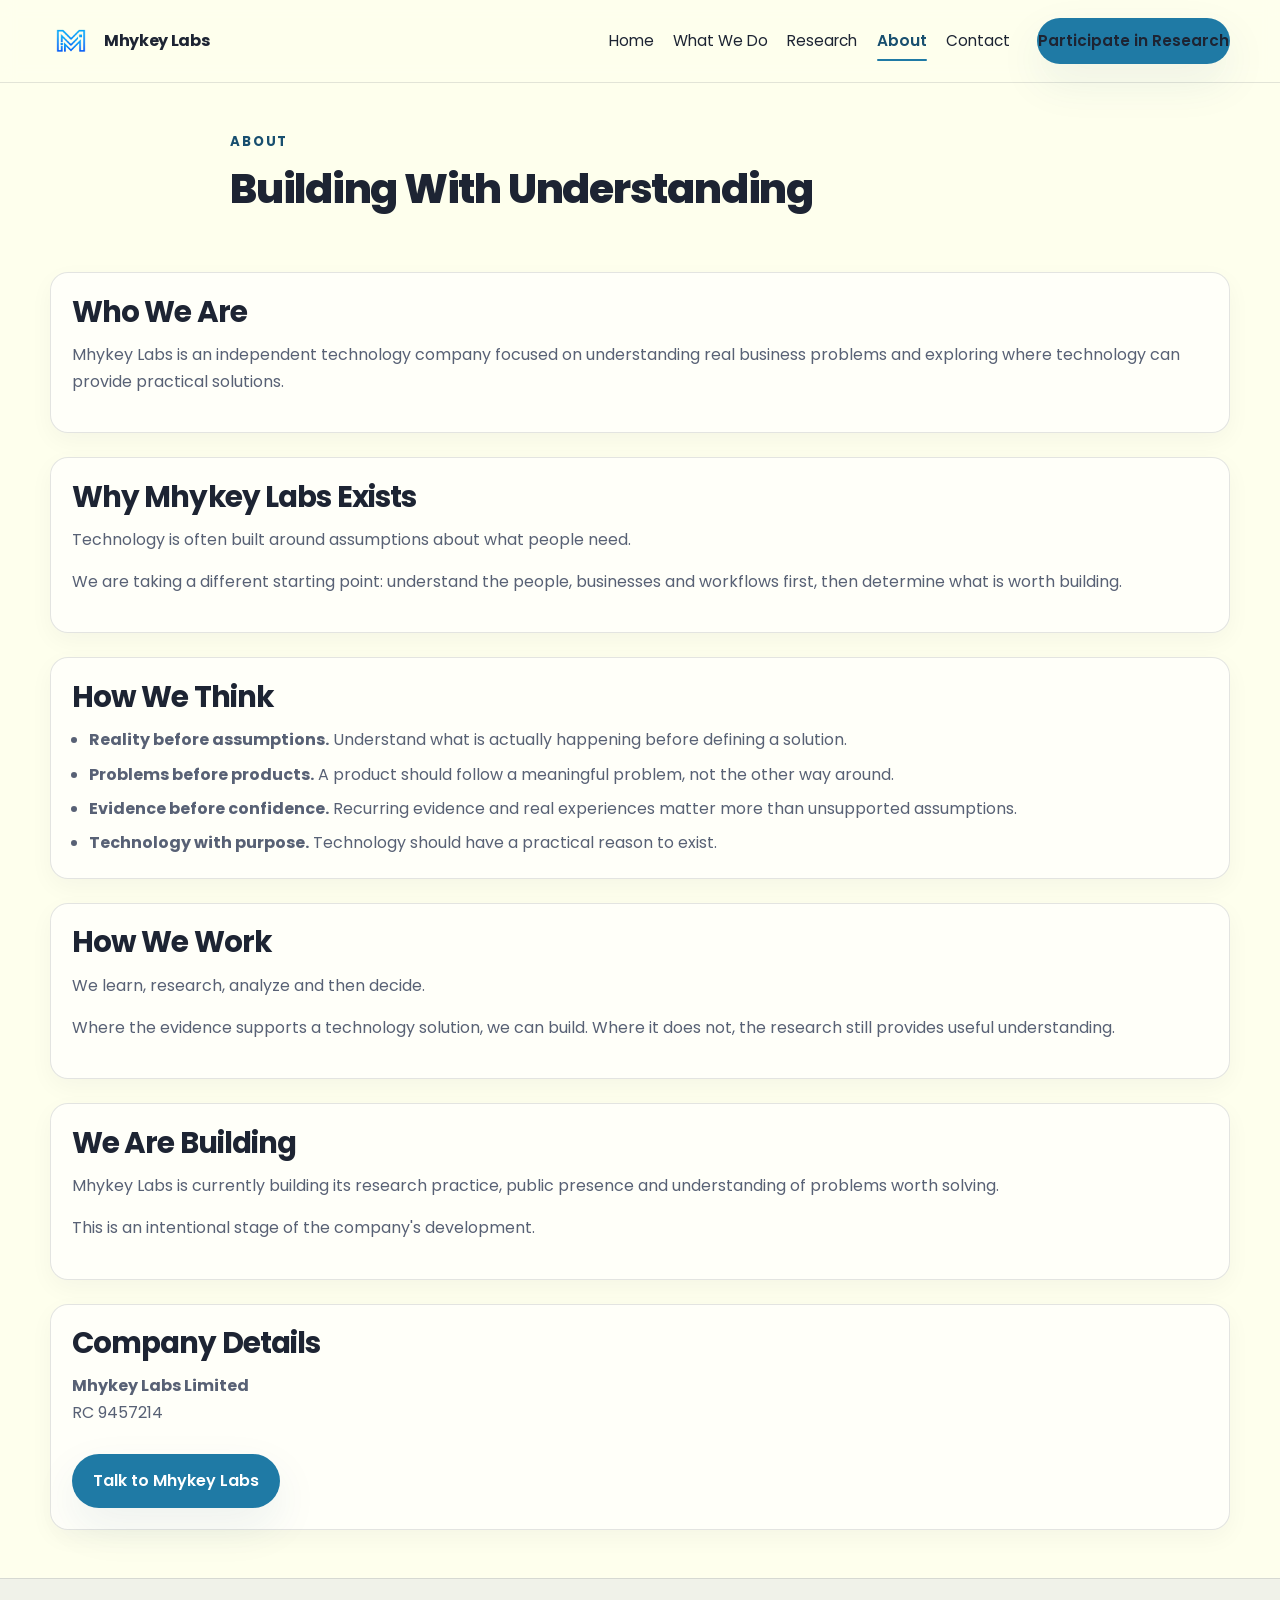
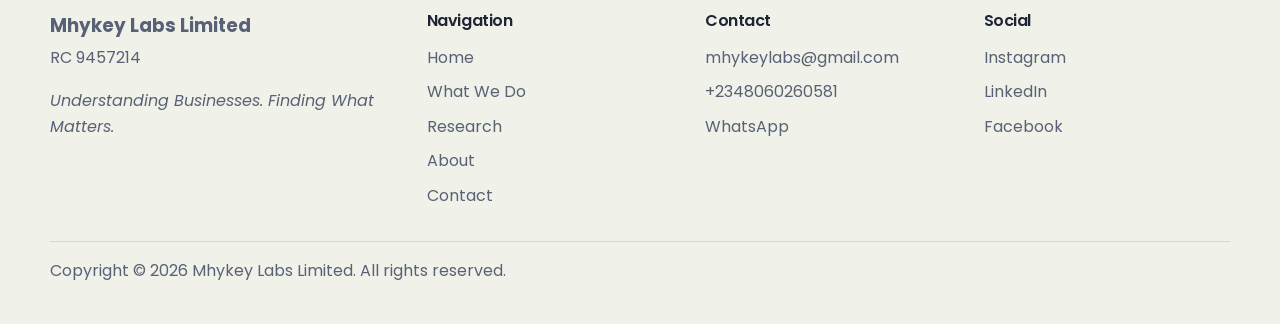
==== about/index.html @ 53a918bb "Rebuild Mhykey Labs V1 website" ====
<!DOCTYPE html>
<html lang="en">
  <head>
    <meta charset="UTF-8" />
    <meta name="viewport" content="width=device-width, initial-scale=1.0" />
    <title>About Mhykey Labs</title>
    <meta
      name="description"
      content="Mhykey Labs is an independent technology company focused on understanding real business problems and exploring where technology can provide practical solutions."
    />
    <meta name="robots" content="index, follow" />
    <link rel="canonical" href="https://www.mhykeylabs.com.ng/about" />
    <meta property="og:title" content="About Mhykey Labs" />
    <meta property="og:description" content="Mhykey Labs is an independent technology company focused on understanding real business problems and exploring where technology can provide practical solutions." />
    <meta property="og:type" content="website" />
    <meta property="og:url" content="https://www.mhykeylabs.com.ng/about" />
    <meta property="og:image" content="https://www.mhykeylabs.com.ng/assets/logo/logo.png" />
    <meta name="twitter:card" content="summary_large_image" />
    <meta name="twitter:title" content="About Mhykey Labs" />
    <meta name="twitter:description" content="Mhykey Labs is an independent technology company focused on understanding real business problems and exploring where technology can provide practical solutions." />
    <link rel="preconnect" href="https://fonts.googleapis.com" />
    <link rel="preconnect" href="https://fonts.gstatic.com" crossorigin />
    <link href="https://fonts.googleapis.com/css2?family=Poppins:wght@400;500;600;700;800&display=swap" rel="stylesheet" />
    <link rel="stylesheet" href="/styles.css" />
  </head>
  <body>
    <header class="site-header">
      <div class="container header-inner">
        <a class="brand" href="index.html" aria-label="Mhykey Labs home">
          <img src="/assets/logo/logo.png" alt="Mhykey Labs logo" />
          <span>Mhykey Labs</span>
        </a>

        <button class="nav-toggle" type="button" aria-expanded="false" aria-controls="site-nav" aria-label="Toggle navigation">
          <span></span>
          <span></span>
          <span></span>
        </button>

        <nav class="site-nav" id="site-nav" aria-label="Main navigation">
          <a href="index.html">Home</a>
          <a href="what-we-do.html">What We Do</a>
          <a href="research.html">Research</a>
          <a href="about.html" aria-current="page">About</a>
          <a href="contact.html">Contact</a>
          <a class="button button-primary nav-cta" href="research.html">Participate in Research</a>
        </nav>
      </div>
    </header>

    <main id="main-content">
      <section class="page-hero">
        <div class="container narrow">
          <p class="eyebrow">About</p>
          <h1>Building With Understanding</h1>
        </div>
      </section>

      <section class="section">
        <div class="container content-layout">
          <article class="content-card">
            <h2>Who We Are</h2>
            <p>Mhykey Labs is an independent technology company focused on understanding real business problems and exploring where technology can provide practical solutions.</p>
          </article>

          <article class="content-card">
            <h2>Why Mhykey Labs Exists</h2>
            <p>Technology is often built around assumptions about what people need.</p>
            <p>We are taking a different starting point: understand the people, businesses and workflows first, then determine what is worth building.</p>
          </article>

          <article class="content-card">
            <h2>How We Think</h2>
            <ul class="list-plain">
              <li><strong>Reality before assumptions.</strong> Understand what is actually happening before defining a solution.</li>
              <li><strong>Problems before products.</strong> A product should follow a meaningful problem, not the other way around.</li>
              <li><strong>Evidence before confidence.</strong> Recurring evidence and real experiences matter more than unsupported assumptions.</li>
              <li><strong>Technology with purpose.</strong> Technology should have a practical reason to exist.</li>
            </ul>
          </article>

          <article class="content-card">
            <h2>How We Work</h2>
            <p>We learn, research, analyze and then decide.</p>
            <p>Where the evidence supports a technology solution, we can build. Where it does not, the research still provides useful understanding.</p>
          </article>

          <article class="content-card">
            <h2>We Are Building</h2>
            <p>Mhykey Labs is currently building its research practice, public presence and understanding of problems worth solving.</p>
            <p>This is an intentional stage of the company's development.</p>
          </article>

          <article class="content-card">
            <h2>Company Details</h2>
            <p><strong>Mhykey Labs Limited</strong><br />RC 9457214</p>
            <div class="cta-row compact">
              <a class="button button-primary" href="contact.html">Talk to Mhykey Labs</a>
            </div>
          </article>
        </div>
      </section>
    </main>

    <footer class="site-footer">
      <div class="container footer-grid">
        <div>
          <p class="footer-brand">Mhykey Labs Limited</p>
          <p>RC 9457214</p>
          <p class="tagline">Understanding Businesses. Finding What Matters.</p>
        </div>
        <div>
          <h3>Navigation</h3>
          <ul>
            <li><a href="index.html">Home</a></li>
            <li><a href="what-we-do.html">What We Do</a></li>
            <li><a href="research.html">Research</a></li>
            <li><a href="about.html">About</a></li>
            <li><a href="contact.html">Contact</a></li>
          </ul>
        </div>
        <div>
          <h3>Contact</h3>
          <ul>
            <li><a href="mailto:mhykeylabs@gmail.com">mhykeylabs@gmail.com</a></li>
            <li><a href="tel:+2348060260581">+2348060260581</a></li>
            <li><a href="https://wa.me/+2348060260581" target="_blank" rel="noreferrer">WhatsApp</a></li>
          </ul>
        </div>
        <div>
          <h3>Social</h3>
          <ul>
            <li><a href="https://www.instagram.com/mhykeylabs?stkn=cnFhdHNjMHp2anRj" target="_blank" rel="noreferrer">Instagram</a></li>
            <li><a href="https://www.linkedin.com/company/mhykey-labs" target="_blank" rel="noreferrer">LinkedIn</a></li>
            <li><a href="https://www.facebook.com/share/1Dndsrx3Yz/?mibextid=wwXIfr" target="_blank" rel="noreferrer">Facebook</a></li>
          </ul>
        </div>
      </div>
      <div class="container footer-bottom">
        <p>Copyright © <span id="year"></span> Mhykey Labs Limited. All rights reserved.</p>
      </div>
    </footer>

    <script src="/script.js"></script>
  </body>
</html>
---- styles.css ----
:root {
  --bg: #FEFFED;
  --bg-soft: #f5f5eb;
  --surface: #ffffff;
  --surface-alt: #f1f4ea;
  --ink: #1d2433;
  --muted: #586175;
  --line: rgba(29, 36, 51, 0.12);
  --line-strong: rgba(29, 36, 51, 0.22);
  --primary: #1f7aa5;
  --primary-dark: #184f6f;
  --text-on-primary: #ffffff;
  --shadow: 0 18px 45px rgba(24, 79, 111, 0.08);
  --radius: 18px;
  --max-width: 1180px;
  --header-height: 82px;
}

* {
  box-sizing: border-box;
}

html {
  scroll-behavior: smooth;
}

body {
  margin: 0;
  font-family: "Poppins", sans-serif;
  background: var(--bg);
  color: var(--ink);
  line-height: 1.65;
  font-size: 16px;
}

a {
  color: var(--primary-dark);
  text-decoration: none;
}

a:hover,
a:focus-visible {
  text-decoration: underline;
}

img {
  max-width: 100%;
  display: block;
}

button,
input,
textarea,
select {
  font: inherit;
}

.container {
  width: min(calc(100% - 2rem), var(--max-width));
  margin: 0 auto;
}

.narrow {
  max-width: 820px;
}

.site-header {
  position: sticky;
  top: 0;
  z-index: 100;
  background: rgba(254, 255, 237, 0.84);
  backdrop-filter: blur(8px);
  border-bottom: 1px solid var(--line);
}

.header-inner {
  display: flex;
  align-items: center;
  justify-content: space-between;
  min-height: var(--header-height);
  gap: 1.25rem;
}

.brand {
  display: inline-flex;
  align-items: center;
  gap: 0.75rem;
  color: var(--ink);
  font-weight: 700;
  text-decoration: none;
}

.brand img {
  width: 42px;
  height: 42px;
  object-fit: contain;
}

.brand span {
  letter-spacing: -0.02em;
}

.site-nav {
  display: flex;
  align-items: center;
  gap: 1.2rem;
}

.site-nav a {
  color: var(--ink);
  font-size: 0.96rem;
  text-decoration: none;
  position: relative;
  padding: 0.3rem 0;
}

.site-nav a[aria-current="page"] {
  color: var(--primary-dark);
  font-weight: 600;
}

.site-nav a[aria-current="page"]::after,
.site-nav a:hover::after {
  content: "";
  position: absolute;
  left: 0;
  right: 0;
  bottom: -0.15rem;
  height: 2px;
  background: var(--primary);
  border-radius: 999px;
}

.nav-cta {
  margin-left: 0.5rem;
}

.nav-toggle {
  display: none;
  border: 1px solid var(--line-strong);
  background: transparent;
  border-radius: 12px;
  width: 46px;
  height: 46px;
  padding: 0.7rem 0.65rem;
  cursor: pointer;
}

.nav-toggle span {
  display: block;
  height: 2px;
  background: var(--ink);
  margin: 5px 0;
  border-radius: 999px;
}

.button {
  display: inline-flex;
  align-items: center;
  justify-content: center;
  min-height: 46px;
  padding: 0.8rem 1.25rem;
  border-radius: 999px;
  font-weight: 600;
  border: 1px solid transparent;
  transition: transform 0.2s ease, background-color 0.2s ease, border-color 0.2s ease;
}

.button:hover,
.button:focus-visible {
  text-decoration: none;
  transform: translateY(-1px);
}

.button-primary {
  background: var(--primary);
  color: var(--text-on-primary);
  box-shadow: var(--shadow);
}

.button-primary:hover,
.button-primary:focus-visible {
  background: var(--primary-dark);
}

.button-secondary {
  background: transparent;
  border-color: var(--line-strong);
  color: var(--ink);
}

.hero-section,
.page-hero {
  padding: 3rem 0 1.5rem;
}

.hero-grid {
  display: grid;
  grid-template-columns: 1.35fr 0.95fr;
  align-items: center;
  gap: 2rem;
}

.eyebrow {
  margin: 0 0 0.8rem;
  color: var(--primary-dark);
  font-size: 0.83rem;
  font-weight: 700;
  letter-spacing: 0.14em;
  text-transform: uppercase;
}

h1,
h2,
h3 {
  line-height: 1.15;
  margin: 0 0 0.8rem;
  letter-spacing: -0.03em;
}

h1 {
  font-size: clamp(2.15rem, 3.2vw, 3.4rem);
  font-weight: 800;
  line-height: 1.12;
}

h2 {
  font-size: clamp(1.55rem, 2.3vw, 2.2rem);
  font-weight: 700;
  line-height: 1.2;
}

h3 {
  font-size: 1.12rem;
  font-weight: 600;
  line-height: 1.28;
}

p {
  margin-top: 0;
  color: var(--muted);
}

.hero-text {
  max-width: 590px;
  font-size: 1.08rem;
}

.hero-actions,
.cta-row {
  display: flex;
  flex-wrap: wrap;
  gap: 1rem;
  margin-top: 1.75rem;
}

.hero-panel {
  background: rgba(255, 255, 255, 0.72);
  border: 1px solid var(--line);
  border-radius: var(--radius);
  box-shadow: var(--shadow);
  padding: 1.75rem;
}

.hero-panel h2 {
  font-size: clamp(1.2rem, 2vw, 1.75rem);
  margin-bottom: 0.75rem;
}

.section {
  padding: 1.5rem 0 3rem;
}

.section-alt {
  background: rgba(255, 255, 255, 0.36);
  border-top: 1px solid var(--line);
  border-bottom: 1px solid var(--line);
}

.section-heading {
  margin-bottom: 1.5rem;
}

.flow-grid,
.card-grid {
  display: grid;
  gap: 1rem;
}

.flow-grid {
  grid-template-columns: repeat(5, minmax(0, 1fr));
}

.card-grid {
  grid-template-columns: repeat(2, minmax(0, 1fr));
}

.flow-item,
.info-card,
.content-card {
  background: rgba(255, 255, 255, 0.72);
  border: 1px solid var(--line);
  border-radius: var(--radius);
  box-shadow: 0 8px 24px rgba(29, 36, 51, 0.04);
}

.flow-item {
  padding: 1.1rem;
}

.flow-item span {
  display: inline-block;
  font-size: 0.78rem;
  font-weight: 700;
  color: var(--primary-dark);
  background: rgba(31, 122, 165, 0.08);
  padding: 0.42rem 0.6rem;
  border-radius: 999px;
  margin-bottom: 0.9rem;
}

.flow-item h3,
.info-card h3 {
  margin-bottom: 0.55rem;
}

.split-layout {
  display: grid;
  grid-template-columns: 1.25fr 0.75fr;
  gap: 2rem;
  align-items: center;
}

.text-link {
  display: inline-block;
  margin-top: 0.25rem;
  font-weight: 600;
}

.info-card,
.content-card {
  padding: 1.3rem;
}

.content-layout {
  display: grid;
  gap: 1.5rem;
}

.content-card {
  background: rgba(255, 255, 255, 0.68);
}

.process-card {
  padding: 1.45rem;
}

.process-steps {
  display: grid;
  gap: 0.9rem;
}

.process-steps div {
  padding: 0.9rem 1rem;
  background: var(--bg-soft);
  border: 1px solid var(--line);
  border-radius: 12px;
  color: var(--ink);
}

.list-plain {
  margin: 0;
  padding-left: 1.1rem;
  color: var(--muted);
}

.list-plain li + li {
  margin-top: 0.5rem;
}

.contact-list {
  list-style: none;
  margin: 0;
  padding: 0;
  display: grid;
  gap: 0.9rem;
}

.contact-card a {
  word-break: break-word;
}

.cta-section {
  padding-bottom: 5rem;
}

.narrow .cta-row {
  justify-content: flex-start;
}

.site-footer {
  background: #f0f2e9;
  border-top: 1px solid var(--line);
  padding-top: 2rem;
}

.footer-grid {
  display: grid;
  grid-template-columns: 1.4fr 1fr 1fr 1fr;
  gap: 2rem;
  padding-bottom: 2rem;
}

.footer-brand {
  font-size: 1.15rem;
  font-weight: 700;
  color: var(--ink);
  margin-bottom: 0.25rem;
}

.site-footer h3 {
  font-size: 1rem;
  margin-bottom: 0.85rem;
  color: var(--ink);
}

.site-footer ul {
  list-style: none;
  margin: 0;
  padding: 0;
  display: grid;
  gap: 0.5rem;
}

.site-footer a,
.site-footer p,
.site-footer li {
  color: var(--muted);
}

.footer-bottom {
  border-top: 1px solid var(--line);
  padding: 1rem 0 1.5rem;
}

.tagline {
  font-style: italic;
}

:focus-visible {
  outline: 3px solid rgba(31, 122, 165, 0.5);
  outline-offset: 3px;
}

@media (max-width: 980px) {
  .flow-grid {
    grid-template-columns: repeat(2, minmax(0, 1fr));
  }

  .hero-grid,
  .split-layout,
  .footer-grid {
    grid-template-columns: 1fr;
  }

  .footer-grid {
    gap: 1.25rem;
  }
}

@media (max-width: 760px) {
  .nav-toggle {
    display: block;
  }

  .site-nav {
    position: absolute;
    top: calc(100% + 0.5rem);
    right: 1rem;
    left: 1rem;
    display: none;
    flex-direction: column;
    align-items: flex-start;
    background: rgba(255, 255, 255, 0.95);
    border: 1px solid var(--line);
    border-radius: 16px;
    padding: 1rem;
    box-shadow: var(--shadow);
  }

  .site-nav.is-open {
    display: flex;
  }

  .site-nav a {
    width: 100%;
  }

  .nav-cta {
    margin-left: 0;
    width: 100%;
  }

  .card-grid {
    grid-template-columns: 1fr;
  }

  .button {
    width: 100%;
  }

  .hero-actions,
  .cta-row {
    flex-direction: column;
  }
}

@media (prefers-reduced-motion: reduce) {
  html {
    scroll-behavior: auto;
  }

  *,
  *::before,
  *::after {
    animation-duration: 0.1ms !important;
    animation-iteration-count: 2 !important;
    transition-duration: 0.1ms !important;
  }
}
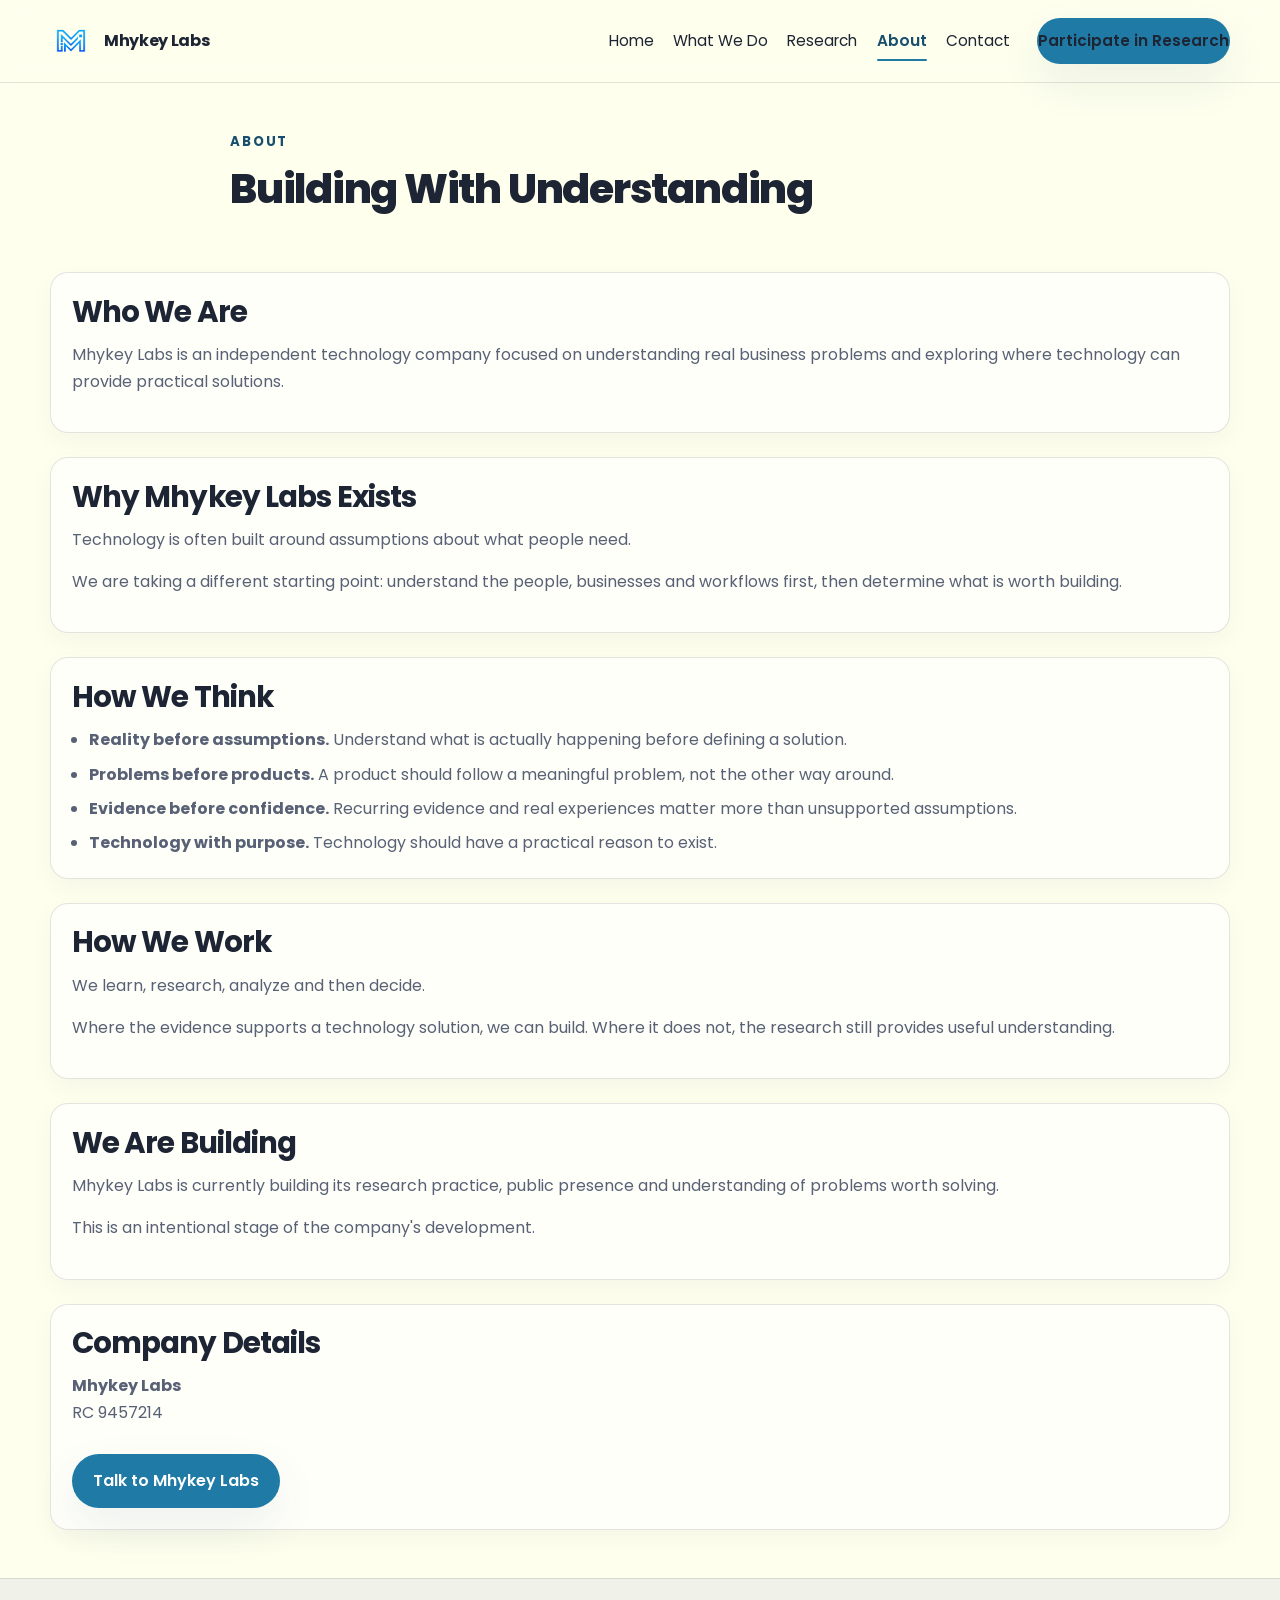
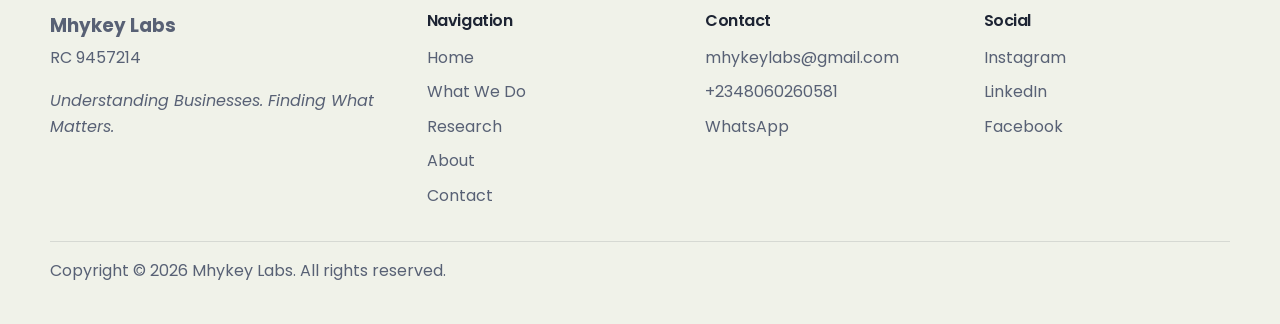
==== commit 89783e2b: "Mhykey Labs Website Modified og: site_name, Tally CTA on research page" ====
--- a/about/index.html
+++ b/about/index.html
@@ -14,6 +14,7 @@
     <meta property="og:description" content="Mhykey Labs is an independent technology company focused on understanding real business problems and exploring where technology can provide practical solutions." />
     <meta property="og:type" content="website" />
     <meta property="og:url" content="https://www.mhykeylabs.com.ng/about" />
+    <meta property="og:site_name" content="Mhykey Labs" />
     <meta property="og:image" content="https://www.mhykeylabs.com.ng/assets/logo/logo.png" />
     <meta name="twitter:card" content="summary_large_image" />
     <meta name="twitter:title" content="About Mhykey Labs" />
@@ -26,7 +27,7 @@
   <body>
     <header class="site-header">
       <div class="container header-inner">
-        <a class="brand" href="index.html" aria-label="Mhykey Labs home">
+        <a class="brand" href="/" aria-label="Mhykey Labs home">
           <img src="/assets/logo/logo.png" alt="Mhykey Labs logo" />
           <span>Mhykey Labs</span>
         </a>
@@ -38,12 +39,12 @@
         </button>
 
         <nav class="site-nav" id="site-nav" aria-label="Main navigation">
-          <a href="index.html">Home</a>
-          <a href="what-we-do.html">What We Do</a>
-          <a href="research.html">Research</a>
-          <a href="about.html" aria-current="page">About</a>
-          <a href="contact.html">Contact</a>
-          <a class="button button-primary nav-cta" href="research.html">Participate in Research</a>
+          <a href="/">Home</a>
+          <a href="/what-we-do/">What We Do</a>
+          <a href="/research/">Research</a>
+          <a href="/about/" aria-current="page">About</a>
+          <a href="/contact/">Contact</a>
+          <a class="button button-primary nav-cta" href="/research/">Participate in Research</a>
         </nav>
       </div>
     </header>
@@ -93,9 +94,9 @@
 
           <article class="content-card">
             <h2>Company Details</h2>
-            <p><strong>Mhykey Labs Limited</strong><br />RC 9457214</p>
+            <p><strong>Mhykey Labs</strong><br />RC 9457214</p>
             <div class="cta-row compact">
-              <a class="button button-primary" href="contact.html">Talk to Mhykey Labs</a>
+              <a class="button button-primary" href="/contact/">Talk to Mhykey Labs</a>
             </div>
           </article>
         </div>
@@ -105,18 +106,18 @@
     <footer class="site-footer">
       <div class="container footer-grid">
         <div>
-          <p class="footer-brand">Mhykey Labs Limited</p>
+          <p class="footer-brand">Mhykey Labs</p>
           <p>RC 9457214</p>
           <p class="tagline">Understanding Businesses. Finding What Matters.</p>
         </div>
         <div>
           <h3>Navigation</h3>
           <ul>
-            <li><a href="index.html">Home</a></li>
-            <li><a href="what-we-do.html">What We Do</a></li>
-            <li><a href="research.html">Research</a></li>
-            <li><a href="about.html">About</a></li>
-            <li><a href="contact.html">Contact</a></li>
+            <li><a href="/">Home</a></li>
+            <li><a href="/what-we-do/">What We Do</a></li>
+            <li><a href="/research/">Research</a></li>
+            <li><a href="/about/">About</a></li>
+            <li><a href="/contact/">Contact</a></li>
           </ul>
         </div>
         <div>
@@ -137,7 +138,7 @@
         </div>
       </div>
       <div class="container footer-bottom">
-        <p>Copyright © <span id="year"></span> Mhykey Labs Limited. All rights reserved.</p>
+        <p>Copyright © <span id="year"></span> Mhykey Labs. All rights reserved.</p>
       </div>
     </footer>
 
